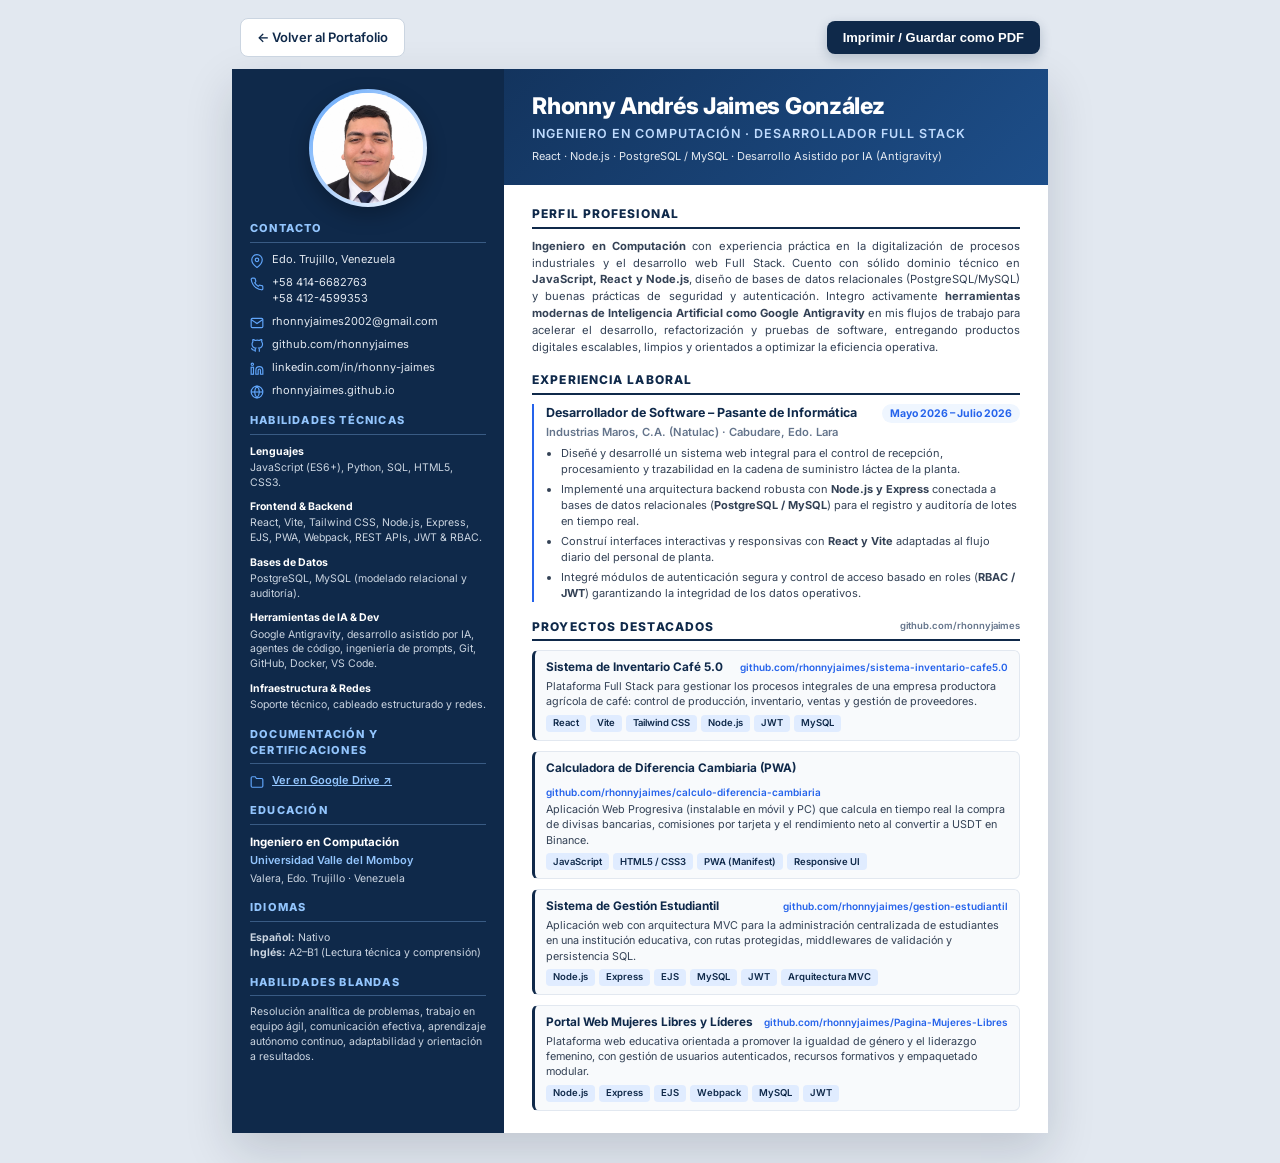
==== cv.html @ eb3605a0 "Update README, add portfolio link to CV, and exclude PDF from repo" ====
<!DOCTYPE html>
<html lang="es">
<head>
  <meta charset="UTF-8" />
  <meta name="viewport" content="width=device-width, initial-scale=1.0" />
  <title>CV - Rhonny Andrés Jaimes González | Ingeniero en Computación</title>
  <link rel="preconnect" href="https://fonts.googleapis.com" />
  <link rel="preconnect" href="https://fonts.gstatic.com" crossorigin />
  <link href="https://fonts.googleapis.com/css2?family=Inter:wght@400;500;600;700;800&display=swap" rel="stylesheet" />
  <style>
    :root {
      --navy: #0f294a;
      --blue: #1e4b85;
      --accent: #2563eb;
      --slate: #334155;
      --muted: #64748b;
      --border: #e2e8f0;
      --bg-light: #f8fafc;
      --white: #ffffff;
    }

    * {
      box-sizing: border-box;
      margin: 0;
      padding: 0;
    }

    body {
      font-family: 'Inter', -apple-system, BlinkMacSystemFont, sans-serif;
      background: #e2e8f0;
      color: var(--slate);
      line-height: 1.45;
      -webkit-print-color-adjust: exact;
      print-color-adjust: exact;
    }

    /* Action Bar (screen only) */
    .toolbar {
      max-width: 215.9mm;
      margin: 18px auto 12px;
      display: flex;
      justify-content: space-between;
      align-items: center;
      gap: 12px;
      padding: 0 8px;
    }

    .toolbar-left {
      display: flex;
      align-items: center;
      gap: 10px;
    }

    .btn {
      display: inline-flex;
      align-items: center;
      gap: 8px;
      padding: 9px 16px;
      border-radius: 8px;
      font-size: 13px;
      font-weight: 600;
      text-decoration: none;
      cursor: pointer;
      border: none;
      transition: all 0.2s ease;
    }

    .btn-back {
      background: var(--white);
      color: var(--navy);
      border: 1px solid #cbd5e1;
    }

    .btn-back:hover {
      background: #f1f5f9;
    }

    .btn-print {
      background: var(--navy);
      color: var(--white);
      box-shadow: 0 4px 12px rgba(15, 41, 74, 0.22);
    }

    .btn-print:hover {
      background: var(--blue);
      transform: translateY(-1px);
    }

    /* CV Page Container (Letter / A4 fit) */
    .cv-page {
      width: 215.9mm;
      min-height: 279.4mm;
      margin: 0 auto 30px;
      background: var(--white);
      box-shadow: 0 18px 45px rgba(15, 23, 42, 0.16);
      display: grid;
      grid-template-columns: 72mm 1fr;
      overflow: hidden;
    }

    /* Sidebar */
    .sidebar {
      background: var(--navy);
      color: #f1f5f9;
      padding: 20px 18px;
      display: flex;
      flex-direction: column;
      gap: 14px;
    }

    .photo-wrap {
      display: flex;
      justify-content: center;
      margin-bottom: 0;
    }

    .photo-ring {
      width: 118px;
      height: 118px;
      border-radius: 50%;
      padding: 4px;
      background: linear-gradient(135deg, #60a5fa, #ffffff);
      box-shadow: 0 8px 20px rgba(0, 0, 0, 0.25);
    }

    .photo-ring img {
      width: 100%;
      height: 100%;
      object-fit: cover;
      object-position: top center;
      border-radius: 50%;
      background: #ffffff;
      display: block;
    }

    .side-section h3 {
      font-size: 11px;
      font-weight: 800;
      letter-spacing: 1.2px;
      text-transform: uppercase;
      color: #93c5fd;
      border-bottom: 1.5px solid rgba(147, 197, 253, 0.32);
      padding-bottom: 5px;
      margin-bottom: 9px;
    }

    .contact-list {
      list-style: none;
      display: flex;
      flex-direction: column;
      gap: 7px;
      font-size: 11px;
    }

    .contact-list li {
      display: flex;
      align-items: flex-start;
      gap: 8px;
      color: #e2e8f0;
      word-break: break-word;
    }

    .contact-list svg {
      width: 14px;
      height: 14px;
      flex-shrink: 0;
      margin-top: 2px;
      color: #60a5fa;
    }

    .contact-list a {
      color: #e2e8f0;
      text-decoration: none;
    }

    .contact-list a:hover {
      color: #ffffff;
      text-decoration: underline;
    }

    .skill-group {
      margin-bottom: 9px;
    }

    .skill-group:last-child {
      margin-bottom: 0;
    }

    .skill-label {
      font-size: 10.5px;
      font-weight: 700;
      color: #ffffff;
      margin-bottom: 2px;
    }

    .skill-items {
      font-size: 10.5px;
      color: #cbd5e1;
      line-height: 1.4;
    }

    .edu-block {
      font-size: 11px;
      color: #e2e8f0;
    }

    .edu-degree {
      font-weight: 700;
      color: #ffffff;
      font-size: 11.5px;
    }

    .edu-school {
      color: #93c5fd;
      font-weight: 600;
      margin-top: 2px;
    }

    .edu-meta {
      font-size: 10.5px;
      color: #cbd5e1;
      margin-top: 2px;
    }

    .honors-badge {
      display: inline-block;
      margin-top: 6px;
      padding: 3px 8px;
      background: rgba(96, 165, 250, 0.18);
      border: 1px solid rgba(147, 197, 253, 0.45);
      border-radius: 6px;
      font-size: 10px;
      font-weight: 700;
      color: #bfdbfe;
    }

    /* Main Content */
    .main {
      display: flex;
      flex-direction: column;
    }

    .header {
      background: linear-gradient(135deg, #13345e 0%, #1d4e89 100%);
      color: var(--white);
      padding: 24px 28px 20px;
    }

    .header h1 {
      font-size: 23px;
      font-weight: 800;
      letter-spacing: -0.3px;
      line-height: 1.15;
    }

    .header .subtitle {
      margin-top: 6px;
      font-size: 12.5px;
      font-weight: 600;
      letter-spacing: 1px;
      text-transform: uppercase;
      color: #bfdbfe;
    }

    .header .tagline {
      margin-top: 6px;
      font-size: 11px;
      color: #e2e8f0;
    }

    .content {
      padding: 20px 28px 22px;
      display: flex;
      flex-direction: column;
      gap: 16px;
      flex: 1;
    }

    .section-title {
      font-size: 12px;
      font-weight: 800;
      letter-spacing: 1.1px;
      text-transform: uppercase;
      color: var(--navy);
      border-bottom: 2px solid var(--navy);
      padding-bottom: 4px;
      margin-bottom: 9px;
      display: flex;
      align-items: center;
      justify-content: space-between;
    }

    .about-text {
      font-size: 11.2px;
      color: var(--slate);
      text-align: justify;
      line-height: 1.5;
    }

    /* Experience */
    .exp-item {
      border-left: 2.5px solid var(--accent);
      padding-left: 12px;
    }

    .exp-header {
      display: flex;
      justify-content: space-between;
      align-items: baseline;
      gap: 8px;
      flex-wrap: wrap;
    }

    .exp-role {
      font-size: 12.5px;
      font-weight: 700;
      color: var(--navy);
    }

    .exp-date {
      font-size: 10.5px;
      font-weight: 700;
      color: var(--accent);
      background: #eff6ff;
      padding: 2px 8px;
      border-radius: 99px;
    }

    .exp-company {
      font-size: 11.2px;
      font-weight: 600;
      color: var(--muted);
      margin-top: 1px;
      margin-bottom: 6px;
    }

    .exp-bullets {
      list-style: disc;
      padding-left: 15px;
      display: flex;
      flex-direction: column;
      gap: 4px;
      font-size: 11px;
      color: var(--slate);
    }

    /* Projects */
    .projects-grid {
      display: flex;
      flex-direction: column;
      gap: 10px;
    }

    .project-item {
      padding: 8px 11px;
      background: var(--bg-light);
      border: 1px solid var(--border);
      border-left: 3px solid var(--navy);
      border-radius: 6px;
    }

    .project-top {
      display: flex;
      justify-content: space-between;
      align-items: baseline;
      gap: 8px;
      flex-wrap: wrap;
    }

    .project-name {
      font-size: 11.8px;
      font-weight: 700;
      color: var(--navy);
    }

    .project-link {
      font-size: 10px;
      font-weight: 600;
      color: var(--accent);
      text-decoration: none;
    }

    .project-link:hover {
      text-decoration: underline;
    }

    .project-desc {
      font-size: 10.8px;
      color: var(--slate);
      margin-top: 3px;
      line-height: 1.42;
    }

    .project-tech {
      margin-top: 5px;
      display: flex;
      flex-wrap: wrap;
      gap: 4px;
    }

    .tech-pill {
      font-size: 9.5px;
      font-weight: 600;
      color: var(--navy);
      background: #e0ecff;
      padding: 1.5px 7px;
      border-radius: 4px;
    }

    /* Print Rules */
    @page {
      size: letter portrait;
      margin: 0;
    }

    @media print {
      html, body {
        width: 215.9mm;
        height: 279.4mm;
        margin: 0;
        padding: 0;
        background: #ffffff;
        overflow: hidden;
      }
      .toolbar {
        display: none !important;
      }
      .cv-page {
        width: 215.9mm !important;
        height: 279.4mm !important;
        min-height: 279.4mm !important;
        max-height: 279.4mm !important;
        margin: 0 !important;
        box-shadow: none !important;
        display: grid !important;
        grid-template-columns: 70mm 1fr !important;
        overflow: hidden !important;
        page-break-after: avoid;
        break-inside: avoid;
      }
    }

    @media screen and (max-width: 820px) {
      .cv-page {
        width: 100%;
        min-height: auto;
        grid-template-columns: 1fr;
      }
      .toolbar {
        flex-wrap: wrap;
      }
    }
  </style>
</head>
<body>
  <div class="toolbar">
    <div class="toolbar-left">
      <a href="index.html" class="btn btn-back">← Volver al Portafolio</a>
    </div>
    <button onclick="window.print()" class="btn btn-print">
      Imprimir / Guardar como PDF
    </button>
  </div>

  <main class="cv-page">
    <!-- SIDEBAR -->
    <aside class="sidebar">
      <div class="photo-wrap">
        <div class="photo-ring">
          <img src="assets/profile.jpg" alt="Rhonny Andrés Jaimes González" />
        </div>
      </div>

      <section class="side-section">
        <h3>Contacto</h3>
        <ul class="contact-list">
          <li>
            <svg viewBox="0 0 24 24" fill="none" stroke="currentColor" stroke-width="2"><path d="M21 10c0 7-9 13-9 13s-9-6-9-13a9 9 0 0 1 18 0z"/><circle cx="12" cy="10" r="3"/></svg>
            <span>Edo. Trujillo, Venezuela</span>
          </li>
          <li>
            <svg viewBox="0 0 24 24" fill="none" stroke="currentColor" stroke-width="2"><path d="M22 16.92v3a2 2 0 0 1-2.18 2 19.79 19.79 0 0 1-8.63-3.07 19.5 19.5 0 0 1-6-6 19.79 19.79 0 0 1-3.07-8.67A2 2 0 0 1 4.11 2h3a2 2 0 0 1 2 1.72c.127.96.361 1.903.7 2.81a2 2 0 0 1-.45 2.11L8.09 9.91a16 16 0 0 0 6 6l1.27-1.27a2 2 0 0 1 2.11-.45c.907.339 1.85.573 2.81.7A2 2 0 0 1 22 16.92z"/></svg>
            <span><a href="https://wa.me/584146682763" target="_blank">+58 414-6682763</a><br />+58 412-4599353</span>
          </li>
          <li>
            <svg viewBox="0 0 24 24" fill="none" stroke="currentColor" stroke-width="2"><path d="M4 4h16c1.1 0 2 .9 2 2v12c0 1.1-.9 2-2 2H4c-1.1 0-2-.9-2-2V6c0-1.1.9-2 2-2z"/><polyline points="22,6 12,13 2,6"/></svg>
            <a href="mailto:rhonnyjaimes2002@gmail.com">rhonnyjaimes2002@gmail.com</a>
          </li>
          <li>
            <svg viewBox="0 0 24 24" fill="none" stroke="currentColor" stroke-width="2"><path d="M9 19c-5 1.5-5-2.5-7-3m14 6v-3.87a3.37 3.37 0 0 0-.94-2.61c3.14-.35 6.44-1.54 6.44-7A5.44 5.44 0 0 0 20 4.77 5.07 5.07 0 0 0 19.91 1S18.73.65 16 2.48a13.38 13.38 0 0 0-7 0C6.27.65 5.09 1 5.09 1A5.07 5.07 0 0 0 5 4.77a5.44 5.44 0 0 0-1.5 3.78c0 5.42 3.3 6.61 6.44 7A3.37 3.37 0 0 0 9 18.13V22"/></svg>
            <a href="https://github.com/rhonnyjaimes" target="_blank">github.com/rhonnyjaimes</a>
          </li>
          <li>
            <svg viewBox="0 0 24 24" fill="none" stroke="currentColor" stroke-width="2"><path d="M16 8a6 6 0 0 1 6 6v7h-4v-7a2 2 0 0 0-2-2 2 2 0 0 0-2 2v7h-4v-7a6 6 0 0 1 6-6z"/><rect x="2" y="9" width="4" height="12"/><circle cx="4" cy="4" r="2"/></svg>
            <a href="https://www.linkedin.com/in/rhonny-jaimes-a5907b200" target="_blank">linkedin.com/in/rhonny-jaimes</a>
          </li>
          <li>
            <svg viewBox="0 0 24 24" fill="none" stroke="currentColor" stroke-width="2"><circle cx="12" cy="12" r="10"/><line x1="2" y1="12" x2="22" y2="12"/><path d="M12 2a15.3 15.3 0 0 1 4 10 15.3 15.3 0 0 1-4 10 15.3 15.3 0 0 1-4-10 15.3 15.3 0 0 1 4-10z"/></svg>
            <a href="https://rhonnyjaimes.github.io/" target="_blank">rhonnyjaimes.github.io</a>
          </li>
        </ul>
      </section>

      <section class="side-section">
        <h3>Habilidades Técnicas</h3>
        <div class="skill-group">
          <div class="skill-label">Lenguajes</div>
          <div class="skill-items">JavaScript (ES6+), Python, SQL, HTML5, CSS3.</div>
        </div>
        <div class="skill-group">
          <div class="skill-label">Frontend &amp; Backend</div>
          <div class="skill-items">React, Vite, Tailwind CSS, Node.js, Express, EJS, PWA, Webpack, REST APIs, JWT &amp; RBAC.</div>
        </div>
        <div class="skill-group">
          <div class="skill-label">Bases de Datos</div>
          <div class="skill-items">PostgreSQL, MySQL (modelado relacional y auditoría).</div>
        </div>
        <div class="skill-group">
          <div class="skill-label">Herramientas de IA &amp; Dev</div>
          <div class="skill-items">Google Antigravity, desarrollo asistido por IA, agentes de código, ingeniería de prompts, Git, GitHub, Docker, VS Code.</div>
        </div>
        <div class="skill-group">
          <div class="skill-label">Infraestructura &amp; Redes</div>
          <div class="skill-items">Soporte técnico, cableado estructurado y redes.</div>
        </div>
      </section>

      <section class="side-section">
        <h3>Documentación y Certificaciones</h3>
        <ul class="contact-list">
          <li>
            <svg viewBox="0 0 24 24" fill="none" stroke="currentColor" stroke-width="2"><path d="M22 19a2 2 0 0 1-2 2H4a2 2 0 0 1-2-2V5a2 2 0 0 1 2-2h5l2 3h9a2 2 0 0 1 2 2z"/></svg>
            <a href="https://drive.google.com/drive/folders/10CTQfVpW_5G6s0ghD9SPQc8_AnkCEyrF?usp=sharing" target="_blank" style="text-decoration: underline; color: #93c5fd; font-weight: 600;">Ver en Google Drive ↗</a>
          </li>
        </ul>
      </section>

      <section class="side-section">
        <h3>Educación</h3>
        <div class="edu-block">
          <div class="edu-degree">Ingeniero en Computación</div>
          <div class="edu-school">Universidad Valle del Momboy</div>
          <div class="edu-meta">Valera, Edo. Trujillo · Venezuela</div>
        </div>
      </section>

      <section class="side-section">
        <h3>Idiomas</h3>
        <div class="skill-items">
          <strong>Español:</strong> Nativo<br />
          <strong>Inglés:</strong> A2–B1 (Lectura técnica y comprensión)
        </div>
      </section>

      <section class="side-section">
        <h3>Habilidades Blandas</h3>
        <div class="skill-items">
          Resolución analítica de problemas, trabajo en equipo ágil, comunicación efectiva, aprendizaje autónomo continuo, adaptabilidad y orientación a resultados.
        </div>
      </section>
    </aside>

    <!-- MAIN CONTENT -->
    <div class="main">
      <header class="header">
        <h1>Rhonny Andrés Jaimes González</h1>
        <div class="subtitle">Ingeniero en Computación · Desarrollador Full Stack</div>
        <div class="tagline">React · Node.js · PostgreSQL / MySQL · Desarrollo Asistido por IA (Antigravity)</div>
      </header>

      <div class="content">
        <section>
          <h2 class="section-title">Perfil Profesional</h2>
          <p class="about-text">
            <strong>Ingeniero en Computación</strong> con experiencia práctica en la digitalización de procesos industriales y el desarrollo web Full Stack. Cuento con sólido dominio técnico en <strong>JavaScript, React y Node.js</strong>, diseño de bases de datos relacionales (PostgreSQL/MySQL) y buenas prácticas de seguridad y autenticación. Integro activamente <strong>herramientas modernas de Inteligencia Artificial como Google Antigravity</strong> en mis flujos de trabajo para acelerar el desarrollo, refactorización y pruebas de software, entregando productos digitales escalables, limpios y orientados a optimizar la eficiencia operativa.
          </p>
        </section>

        <section>
          <h2 class="section-title">Experiencia Laboral</h2>
          <div class="exp-item">
            <div class="exp-header">
              <div class="exp-role">Desarrollador de Software – Pasante de Informática</div>
              <span class="exp-date">Mayo 2026 – Julio 2026</span>
            </div>
            <div class="exp-company">Industrias Maros, C.A. (Natulac) · Cabudare, Edo. Lara</div>
            <ul class="exp-bullets">
              <li>Diseñé y desarrollé un sistema web integral para el control de recepción, procesamiento y trazabilidad en la cadena de suministro láctea de la planta.</li>
              <li>Implementé una arquitectura backend robusta con <strong>Node.js y Express</strong> conectada a bases de datos relacionales (<strong>PostgreSQL / MySQL</strong>) para el registro y auditoría de lotes en tiempo real.</li>
              <li>Construí interfaces interactivas y responsivas con <strong>React y Vite</strong> adaptadas al flujo diario del personal de planta.</li>
              <li>Integré módulos de autenticación segura y control de acceso basado en roles (<strong>RBAC / JWT</strong>) garantizando la integridad de los datos operativos.</li>
            </ul>
          </div>
        </section>

        <section>
          <h2 class="section-title">
            <span>Proyectos Destacados</span>
            <span style="font-size: 9.5px; font-weight: 600; color: #64748b; text-transform: none; letter-spacing: 0;">github.com/rhonnyjaimes</span>
          </h2>
          <div class="projects-grid">
            <article class="project-item">
              <div class="project-top">
                <div class="project-name">Sistema de Inventario Café 5.0</div>
                <a class="project-link" href="https://github.com/rhonnyjaimes/sistema-inventario-cafe5.0" target="_blank">github.com/rhonnyjaimes/sistema-inventario-cafe5.0</a>
              </div>
              <p class="project-desc">
                Plataforma Full Stack para gestionar los procesos integrales de una empresa productora agrícola de café: control de producción, inventario, ventas y gestión de proveedores.
              </p>
              <div class="project-tech">
                <span class="tech-pill">React</span>
                <span class="tech-pill">Vite</span>
                <span class="tech-pill">Tailwind CSS</span>
                <span class="tech-pill">Node.js</span>
                <span class="tech-pill">JWT</span>
                <span class="tech-pill">MySQL</span>
              </div>
            </article>

            <article class="project-item">
              <div class="project-top">
                <div class="project-name">Calculadora de Diferencia Cambiaria (PWA)</div>
                <a class="project-link" href="https://github.com/rhonnyjaimes/calculo-diferencia-cambiaria" target="_blank">github.com/rhonnyjaimes/calculo-diferencia-cambiaria</a>
              </div>
              <p class="project-desc">
                Aplicación Web Progresiva (instalable en móvil y PC) que calcula en tiempo real la compra de divisas bancarias, comisiones por tarjeta y el rendimiento neto al convertir a USDT en Binance.
              </p>
              <div class="project-tech">
                <span class="tech-pill">JavaScript</span>
                <span class="tech-pill">HTML5 / CSS3</span>
                <span class="tech-pill">PWA (Manifest)</span>
                <span class="tech-pill">Responsive UI</span>
              </div>
            </article>

            <article class="project-item">
              <div class="project-top">
                <div class="project-name">Sistema de Gestión Estudiantil</div>
                <a class="project-link" href="https://github.com/rhonnyjaimes/gestion-estudiantil" target="_blank">github.com/rhonnyjaimes/gestion-estudiantil</a>
              </div>
              <p class="project-desc">
                Aplicación web con arquitectura MVC para la administración centralizada de estudiantes en una institución educativa, con rutas protegidas, middlewares de validación y persistencia SQL.
              </p>
              <div class="project-tech">
                <span class="tech-pill">Node.js</span>
                <span class="tech-pill">Express</span>
                <span class="tech-pill">EJS</span>
                <span class="tech-pill">MySQL</span>
                <span class="tech-pill">JWT</span>
                <span class="tech-pill">Arquitectura MVC</span>
              </div>
            </article>

            <article class="project-item">
              <div class="project-top">
                <div class="project-name">Portal Web Mujeres Libres y Líderes</div>
                <a class="project-link" href="https://github.com/rhonnyjaimes/Pagina-Mujeres-Libres" target="_blank">github.com/rhonnyjaimes/Pagina-Mujeres-Libres</a>
              </div>
              <p class="project-desc">
                Plataforma web educativa orientada a promover la igualdad de género y el liderazgo femenino, con gestión de usuarios autenticados, recursos formativos y empaquetado modular.
              </p>
              <div class="project-tech">
                <span class="tech-pill">Node.js</span>
                <span class="tech-pill">Express</span>
                <span class="tech-pill">EJS</span>
                <span class="tech-pill">Webpack</span>
                <span class="tech-pill">MySQL</span>
                <span class="tech-pill">JWT</span>
              </div>
            </article>
          </div>
        </section>
      </div>
    </div>
  </main>
</body>
</html>
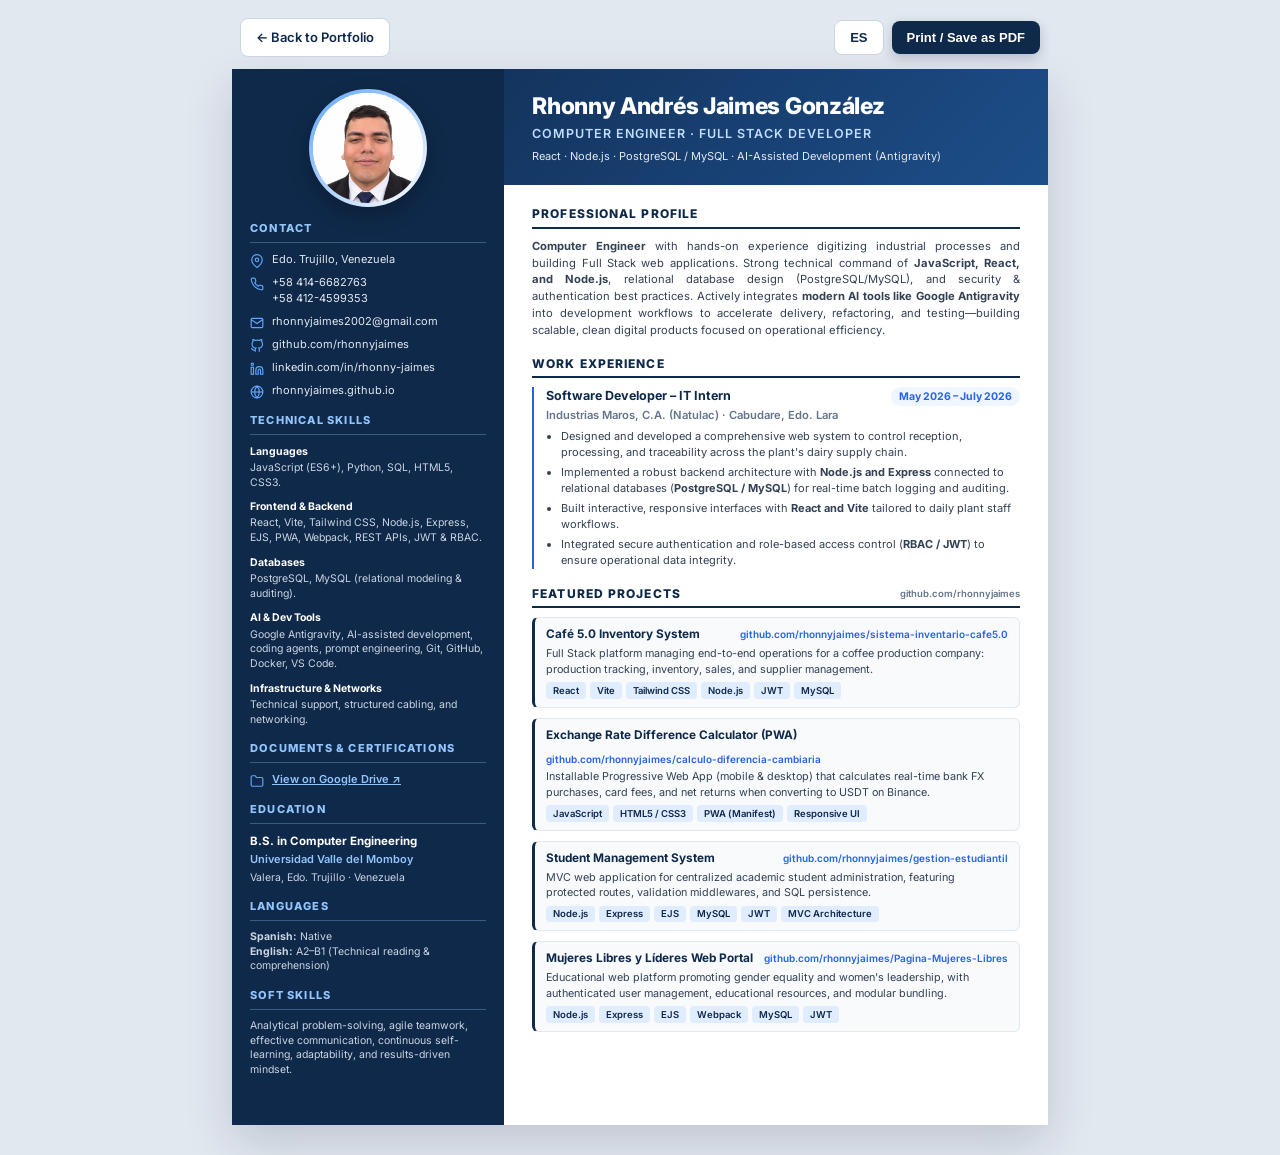
==== commit 16532089: "Make CV mobile-responsive and sync EN/ES language with portfolio" ====
--- a/cv.html
+++ b/cv.html
@@ -1,9 +1,9 @@
 <!DOCTYPE html>
-<html lang="es">
+<html lang="en">
 <head>
   <meta charset="UTF-8" />
   <meta name="viewport" content="width=device-width, initial-scale=1.0" />
-  <title>CV - Rhonny Andrés Jaimes González | Ingeniero en Computación</title>
+  <title>CV - Rhonny Andrés Jaimes González | Computer Engineer</title>
   <link rel="preconnect" href="https://fonts.googleapis.com" />
   <link rel="preconnect" href="https://fonts.gstatic.com" crossorigin />
   <link href="https://fonts.googleapis.com/css2?family=Inter:wght@400;500;600;700;800&display=swap" rel="stylesheet" />
@@ -41,21 +41,23 @@
       display: flex;
       justify-content: space-between;
       align-items: center;
-      gap: 12px;
+      gap: 10px;
       padding: 0 8px;
     }
 
-    .toolbar-left {
+    .toolbar-left,
+    .toolbar-right {
       display: flex;
       align-items: center;
-      gap: 10px;
+      gap: 8px;
     }
 
     .btn {
       display: inline-flex;
       align-items: center;
+      justify-content: center;
       gap: 8px;
-      padding: 9px 16px;
+      padding: 9px 15px;
       border-radius: 8px;
       font-size: 13px;
       font-weight: 600;
@@ -65,14 +67,21 @@
       transition: all 0.2s ease;
     }
 
-    .btn-back {
+    .btn-back,
+    .btn-lang {
       background: var(--white);
       color: var(--navy);
       border: 1px solid #cbd5e1;
     }
 
-    .btn-back:hover {
+    .btn-back:hover,
+    .btn-lang:hover {
       background: #f1f5f9;
+    }
+
+    .btn-lang {
+      min-width: 44px;
+      font-weight: 700;
     }
 
     .btn-print {
@@ -86,7 +95,7 @@
       transform: translateY(-1px);
     }
 
-    /* CV Page Container (Letter / A4 fit) */
+    /* CV Page Container (Letter fit) */
     .cv-page {
       width: 215.9mm;
       min-height: 279.4mm;
@@ -222,22 +231,11 @@
       margin-top: 2px;
     }
 
-    .honors-badge {
-      display: inline-block;
-      margin-top: 6px;
-      padding: 3px 8px;
-      background: rgba(96, 165, 250, 0.18);
-      border: 1px solid rgba(147, 197, 253, 0.45);
-      border-radius: 6px;
-      font-size: 10px;
-      font-weight: 700;
-      color: #bfdbfe;
-    }
-
     /* Main Content */
     .main {
       display: flex;
       flex-direction: column;
+      min-width: 0;
     }
 
     .header {
@@ -288,6 +286,8 @@
       display: flex;
       align-items: center;
       justify-content: space-between;
+      gap: 8px;
+      flex-wrap: wrap;
     }
 
     .about-text {
@@ -378,6 +378,7 @@
       font-weight: 600;
       color: var(--accent);
       text-decoration: none;
+      overflow-wrap: anywhere;
     }
 
     .project-link:hover {
@@ -440,14 +441,97 @@
       }
     }
 
+    /* Mobile / Tablet Responsive */
     @media screen and (max-width: 820px) {
+      body {
+        background: #f1f5f9;
+      }
+      .toolbar {
+        max-width: 100%;
+        margin: 0;
+        padding: 12px 14px;
+        background: #ffffff;
+        border-bottom: 1px solid var(--border);
+        position: sticky;
+        top: 0;
+        z-index: 20;
+        flex-wrap: wrap;
+      }
+      .btn {
+        padding: 8px 12px;
+        font-size: 12.5px;
+      }
       .cv-page {
         width: 100%;
         min-height: auto;
+        margin: 0;
+        box-shadow: none;
         grid-template-columns: 1fr;
       }
+      .main {
+        order: -1;
+      }
+      .header {
+        padding: 24px 18px 20px;
+      }
+      .header h1 {
+        font-size: 22px;
+      }
+      .header .subtitle {
+        font-size: 12px;
+      }
+      .header .tagline {
+        font-size: 12px;
+      }
+      .content {
+        padding: 20px 18px 24px;
+        gap: 20px;
+      }
+      .sidebar {
+        padding: 24px 18px 32px;
+        gap: 18px;
+      }
+      .about-text {
+        font-size: 13.5px;
+        text-align: left;
+      }
+      .exp-role {
+        font-size: 14px;
+      }
+      .exp-company,
+      .exp-bullets,
+      .project-desc,
+      .contact-list,
+      .skill-items,
+      .edu-block {
+        font-size: 13px;
+      }
+      .skill-label,
+      .edu-degree {
+        font-size: 13.5px;
+      }
+      .project-name {
+        font-size: 13.5px;
+      }
+      .project-link {
+        font-size: 11.5px;
+      }
+      .tech-pill {
+        font-size: 11px;
+        padding: 3px 8px;
+      }
+    }
+
+    @media screen and (max-width: 460px) {
       .toolbar {
-        flex-wrap: wrap;
+        gap: 8px;
+      }
+      .toolbar-right {
+        width: 100%;
+        justify-content: flex-end;
+      }
+      .btn-print {
+        flex: 1;
       }
     }
   </style>
@@ -455,11 +539,14 @@
 <body>
   <div class="toolbar">
     <div class="toolbar-left">
-      <a href="index.html" class="btn btn-back">← Volver al Portafolio</a>
+      <a href="index.html" class="btn btn-back" data-i18n="toolbar.back">← Back to Portfolio</a>
     </div>
-    <button onclick="window.print()" class="btn btn-print">
-      Imprimir / Guardar como PDF
-    </button>
+    <div class="toolbar-right">
+      <button id="cvLangToggle" class="btn btn-lang" title="Cambiar a Español">ES</button>
+      <button onclick="window.print()" class="btn btn-print" data-i18n="toolbar.print">
+        Print / Save as PDF
+      </button>
+    </div>
   </div>
 
   <main class="cv-page">
@@ -472,7 +559,7 @@
       </div>
 
       <section class="side-section">
-        <h3>Contacto</h3>
+        <h3 data-i18n="side.contact">Contact</h3>
         <ul class="contact-list">
           <li>
             <svg viewBox="0 0 24 24" fill="none" stroke="currentColor" stroke-width="2"><path d="M21 10c0 7-9 13-9 13s-9-6-9-13a9 9 0 0 1 18 0z"/><circle cx="12" cy="10" r="3"/></svg>
@@ -502,9 +589,9 @@
       </section>
 
       <section class="side-section">
-        <h3>Habilidades Técnicas</h3>
+        <h3 data-i18n="side.skills">Technical Skills</h3>
         <div class="skill-group">
-          <div class="skill-label">Lenguajes</div>
+          <div class="skill-label" data-i18n="side.langLabel">Languages</div>
           <div class="skill-items">JavaScript (ES6+), Python, SQL, HTML5, CSS3.</div>
         </div>
         <div class="skill-group">
@@ -512,50 +599,50 @@
           <div class="skill-items">React, Vite, Tailwind CSS, Node.js, Express, EJS, PWA, Webpack, REST APIs, JWT &amp; RBAC.</div>
         </div>
         <div class="skill-group">
-          <div class="skill-label">Bases de Datos</div>
-          <div class="skill-items">PostgreSQL, MySQL (modelado relacional y auditoría).</div>
+          <div class="skill-label" data-i18n="side.dbLabel">Databases</div>
+          <div class="skill-items" data-i18n="side.dbItems">PostgreSQL, MySQL (relational modeling &amp; auditing).</div>
         </div>
         <div class="skill-group">
-          <div class="skill-label">Herramientas de IA &amp; Dev</div>
-          <div class="skill-items">Google Antigravity, desarrollo asistido por IA, agentes de código, ingeniería de prompts, Git, GitHub, Docker, VS Code.</div>
+          <div class="skill-label" data-i18n="side.aiLabel">AI &amp; Dev Tools</div>
+          <div class="skill-items" data-i18n="side.aiItems">Google Antigravity, AI-assisted development, coding agents, prompt engineering, Git, GitHub, Docker, VS Code.</div>
         </div>
         <div class="skill-group">
-          <div class="skill-label">Infraestructura &amp; Redes</div>
-          <div class="skill-items">Soporte técnico, cableado estructurado y redes.</div>
+          <div class="skill-label" data-i18n="side.netLabel">Infrastructure &amp; Networks</div>
+          <div class="skill-items" data-i18n="side.netItems">Technical support, structured cabling, and networking.</div>
         </div>
       </section>
 
       <section class="side-section">
-        <h3>Documentación y Certificaciones</h3>
+        <h3 data-i18n="side.docs">Documents &amp; Certifications</h3>
         <ul class="contact-list">
           <li>
             <svg viewBox="0 0 24 24" fill="none" stroke="currentColor" stroke-width="2"><path d="M22 19a2 2 0 0 1-2 2H4a2 2 0 0 1-2-2V5a2 2 0 0 1 2-2h5l2 3h9a2 2 0 0 1 2 2z"/></svg>
-            <a href="https://drive.google.com/drive/folders/10CTQfVpW_5G6s0ghD9SPQc8_AnkCEyrF?usp=sharing" target="_blank" style="text-decoration: underline; color: #93c5fd; font-weight: 600;">Ver en Google Drive ↗</a>
+            <a href="https://drive.google.com/drive/folders/10CTQfVpW_5G6s0ghD9SPQc8_AnkCEyrF?usp=sharing" target="_blank" style="text-decoration: underline; color: #93c5fd; font-weight: 600;" data-i18n="side.driveLink">View on Google Drive ↗</a>
           </li>
         </ul>
       </section>
 
       <section class="side-section">
-        <h3>Educación</h3>
+        <h3 data-i18n="side.edu">Education</h3>
         <div class="edu-block">
-          <div class="edu-degree">Ingeniero en Computación</div>
+          <div class="edu-degree" data-i18n="side.eduDegree">B.S. in Computer Engineering</div>
           <div class="edu-school">Universidad Valle del Momboy</div>
           <div class="edu-meta">Valera, Edo. Trujillo · Venezuela</div>
         </div>
       </section>
 
       <section class="side-section">
-        <h3>Idiomas</h3>
-        <div class="skill-items">
-          <strong>Español:</strong> Nativo<br />
-          <strong>Inglés:</strong> A2–B1 (Lectura técnica y comprensión)
+        <h3 data-i18n="side.idiomas">Languages</h3>
+        <div class="skill-items" data-i18n-html="side.idiomasText">
+          <strong>Spanish:</strong> Native<br />
+          <strong>English:</strong> A2–B1 (Technical reading &amp; comprehension)
         </div>
       </section>
 
       <section class="side-section">
-        <h3>Habilidades Blandas</h3>
-        <div class="skill-items">
-          Resolución analítica de problemas, trabajo en equipo ágil, comunicación efectiva, aprendizaje autónomo continuo, adaptabilidad y orientación a resultados.
+        <h3 data-i18n="side.soft">Soft Skills</h3>
+        <div class="skill-items" data-i18n="side.softText">
+          Analytical problem-solving, agile teamwork, effective communication, continuous self-learning, adaptability, and results-driven mindset.
         </div>
       </section>
     </aside>
@@ -564,48 +651,48 @@
     <div class="main">
       <header class="header">
         <h1>Rhonny Andrés Jaimes González</h1>
-        <div class="subtitle">Ingeniero en Computación · Desarrollador Full Stack</div>
-        <div class="tagline">React · Node.js · PostgreSQL / MySQL · Desarrollo Asistido por IA (Antigravity)</div>
+        <div class="subtitle" data-i18n="header.subtitle">Computer Engineer · Full Stack Developer</div>
+        <div class="tagline" data-i18n="header.tagline">React · Node.js · PostgreSQL / MySQL · AI-Assisted Development (Antigravity)</div>
       </header>
 
       <div class="content">
         <section>
-          <h2 class="section-title">Perfil Profesional</h2>
-          <p class="about-text">
-            <strong>Ingeniero en Computación</strong> con experiencia práctica en la digitalización de procesos industriales y el desarrollo web Full Stack. Cuento con sólido dominio técnico en <strong>JavaScript, React y Node.js</strong>, diseño de bases de datos relacionales (PostgreSQL/MySQL) y buenas prácticas de seguridad y autenticación. Integro activamente <strong>herramientas modernas de Inteligencia Artificial como Google Antigravity</strong> en mis flujos de trabajo para acelerar el desarrollo, refactorización y pruebas de software, entregando productos digitales escalables, limpios y orientados a optimizar la eficiencia operativa.
+          <h2 class="section-title" data-i18n="main.profileTitle">Professional Profile</h2>
+          <p class="about-text" data-i18n-html="main.profileText">
+            <strong>Computer Engineer</strong> with hands-on experience digitizing industrial processes and building Full Stack web applications. Strong technical command of <strong>JavaScript, React, and Node.js</strong>, relational database design (PostgreSQL/MySQL), and security &amp; authentication best practices. Actively integrates <strong>modern AI tools like Google Antigravity</strong> into development workflows to accelerate delivery, refactoring, and testing—building scalable, clean digital products focused on operational efficiency.
           </p>
         </section>
 
         <section>
-          <h2 class="section-title">Experiencia Laboral</h2>
+          <h2 class="section-title" data-i18n="main.expTitle">Work Experience</h2>
           <div class="exp-item">
             <div class="exp-header">
-              <div class="exp-role">Desarrollador de Software – Pasante de Informática</div>
-              <span class="exp-date">Mayo 2026 – Julio 2026</span>
+              <div class="exp-role" data-i18n="main.expRole">Software Developer – IT Intern</div>
+              <span class="exp-date" data-i18n="main.expDate">May 2026 – July 2026</span>
             </div>
             <div class="exp-company">Industrias Maros, C.A. (Natulac) · Cabudare, Edo. Lara</div>
             <ul class="exp-bullets">
-              <li>Diseñé y desarrollé un sistema web integral para el control de recepción, procesamiento y trazabilidad en la cadena de suministro láctea de la planta.</li>
-              <li>Implementé una arquitectura backend robusta con <strong>Node.js y Express</strong> conectada a bases de datos relacionales (<strong>PostgreSQL / MySQL</strong>) para el registro y auditoría de lotes en tiempo real.</li>
-              <li>Construí interfaces interactivas y responsivas con <strong>React y Vite</strong> adaptadas al flujo diario del personal de planta.</li>
-              <li>Integré módulos de autenticación segura y control de acceso basado en roles (<strong>RBAC / JWT</strong>) garantizando la integridad de los datos operativos.</li>
+              <li data-i18n="main.expB1">Designed and developed a comprehensive web system to control reception, processing, and traceability across the plant's dairy supply chain.</li>
+              <li data-i18n-html="main.expB2">Implemented a robust backend architecture with <strong>Node.js and Express</strong> connected to relational databases (<strong>PostgreSQL / MySQL</strong>) for real-time batch logging and auditing.</li>
+              <li data-i18n-html="main.expB3">Built interactive, responsive interfaces with <strong>React and Vite</strong> tailored to daily plant staff workflows.</li>
+              <li data-i18n-html="main.expB4">Integrated secure authentication and role-based access control (<strong>RBAC / JWT</strong>) to ensure operational data integrity.</li>
             </ul>
           </div>
         </section>
 
         <section>
           <h2 class="section-title">
-            <span>Proyectos Destacados</span>
+            <span data-i18n="main.projTitle">Featured Projects</span>
             <span style="font-size: 9.5px; font-weight: 600; color: #64748b; text-transform: none; letter-spacing: 0;">github.com/rhonnyjaimes</span>
           </h2>
           <div class="projects-grid">
             <article class="project-item">
               <div class="project-top">
-                <div class="project-name">Sistema de Inventario Café 5.0</div>
+                <div class="project-name" data-i18n="proj.p1Name">Café 5.0 Inventory System</div>
                 <a class="project-link" href="https://github.com/rhonnyjaimes/sistema-inventario-cafe5.0" target="_blank">github.com/rhonnyjaimes/sistema-inventario-cafe5.0</a>
               </div>
-              <p class="project-desc">
-                Plataforma Full Stack para gestionar los procesos integrales de una empresa productora agrícola de café: control de producción, inventario, ventas y gestión de proveedores.
+              <p class="project-desc" data-i18n="proj.p1Desc">
+                Full Stack platform managing end-to-end operations for a coffee production company: production tracking, inventory, sales, and supplier management.
               </p>
               <div class="project-tech">
                 <span class="tech-pill">React</span>
@@ -619,11 +706,11 @@
 
             <article class="project-item">
               <div class="project-top">
-                <div class="project-name">Calculadora de Diferencia Cambiaria (PWA)</div>
+                <div class="project-name" data-i18n="proj.p2Name">Exchange Rate Difference Calculator (PWA)</div>
                 <a class="project-link" href="https://github.com/rhonnyjaimes/calculo-diferencia-cambiaria" target="_blank">github.com/rhonnyjaimes/calculo-diferencia-cambiaria</a>
               </div>
-              <p class="project-desc">
-                Aplicación Web Progresiva (instalable en móvil y PC) que calcula en tiempo real la compra de divisas bancarias, comisiones por tarjeta y el rendimiento neto al convertir a USDT en Binance.
+              <p class="project-desc" data-i18n="proj.p2Desc">
+                Installable Progressive Web App (mobile &amp; desktop) that calculates real-time bank FX purchases, card fees, and net returns when converting to USDT on Binance.
               </p>
               <div class="project-tech">
                 <span class="tech-pill">JavaScript</span>
@@ -635,11 +722,11 @@
 
             <article class="project-item">
               <div class="project-top">
-                <div class="project-name">Sistema de Gestión Estudiantil</div>
+                <div class="project-name" data-i18n="proj.p3Name">Student Management System</div>
                 <a class="project-link" href="https://github.com/rhonnyjaimes/gestion-estudiantil" target="_blank">github.com/rhonnyjaimes/gestion-estudiantil</a>
               </div>
-              <p class="project-desc">
-                Aplicación web con arquitectura MVC para la administración centralizada de estudiantes en una institución educativa, con rutas protegidas, middlewares de validación y persistencia SQL.
+              <p class="project-desc" data-i18n="proj.p3Desc">
+                MVC web application for centralized academic student administration, featuring protected routes, validation middlewares, and SQL persistence.
               </p>
               <div class="project-tech">
                 <span class="tech-pill">Node.js</span>
@@ -647,17 +734,17 @@
                 <span class="tech-pill">EJS</span>
                 <span class="tech-pill">MySQL</span>
                 <span class="tech-pill">JWT</span>
-                <span class="tech-pill">Arquitectura MVC</span>
+                <span class="tech-pill" data-i18n="proj.mvc">MVC Architecture</span>
               </div>
             </article>
 
             <article class="project-item">
               <div class="project-top">
-                <div class="project-name">Portal Web Mujeres Libres y Líderes</div>
+                <div class="project-name" data-i18n="proj.p4Name">Mujeres Libres y Líderes Web Portal</div>
                 <a class="project-link" href="https://github.com/rhonnyjaimes/Pagina-Mujeres-Libres" target="_blank">github.com/rhonnyjaimes/Pagina-Mujeres-Libres</a>
               </div>
-              <p class="project-desc">
-                Plataforma web educativa orientada a promover la igualdad de género y el liderazgo femenino, con gestión de usuarios autenticados, recursos formativos y empaquetado modular.
+              <p class="project-desc" data-i18n="proj.p4Desc">
+                Educational web platform promoting gender equality and women's leadership, with authenticated user management, educational resources, and modular bundling.
               </p>
               <div class="project-tech">
                 <span class="tech-pill">Node.js</span>
@@ -673,5 +760,133 @@
       </div>
     </div>
   </main>
+
+  <script>
+    const cvTranslations = {
+      en: {
+        title: 'CV - Rhonny Andrés Jaimes González | Computer Engineer',
+        'toolbar.back': '← Back to Portfolio',
+        'toolbar.print': 'Print / Save as PDF',
+        'side.contact': 'Contact',
+        'side.skills': 'Technical Skills',
+        'side.langLabel': 'Languages',
+        'side.dbLabel': 'Databases',
+        'side.dbItems': 'PostgreSQL, MySQL (relational modeling & auditing).',
+        'side.aiLabel': 'AI & Dev Tools',
+        'side.aiItems': 'Google Antigravity, AI-assisted development, coding agents, prompt engineering, Git, GitHub, Docker, VS Code.',
+        'side.netLabel': 'Infrastructure & Networks',
+        'side.netItems': 'Technical support, structured cabling, and networking.',
+        'side.docs': 'Documents & Certifications',
+        'side.driveLink': 'View on Google Drive ↗',
+        'side.edu': 'Education',
+        'side.eduDegree': 'B.S. in Computer Engineering',
+        'side.idiomas': 'Languages',
+        'side.idiomasText': '<strong>Spanish:</strong> Native<br /><strong>English:</strong> A2–B1 (Technical reading &amp; comprehension)',
+        'side.soft': 'Soft Skills',
+        'side.softText': 'Analytical problem-solving, agile teamwork, effective communication, continuous self-learning, adaptability, and results-driven mindset.',
+        'header.subtitle': 'Computer Engineer · Full Stack Developer',
+        'header.tagline': 'React · Node.js · PostgreSQL / MySQL · AI-Assisted Development (Antigravity)',
+        'main.profileTitle': 'Professional Profile',
+        'main.profileText': '<strong>Computer Engineer</strong> with hands-on experience digitizing industrial processes and building Full Stack web applications. Strong technical command of <strong>JavaScript, React, and Node.js</strong>, relational database design (PostgreSQL/MySQL), and security &amp; authentication best practices. Actively integrates <strong>modern AI tools like Google Antigravity</strong> into development workflows to accelerate delivery, refactoring, and testing—building scalable, clean digital products focused on operational efficiency.',
+        'main.expTitle': 'Work Experience',
+        'main.expRole': 'Software Developer – IT Intern',
+        'main.expDate': 'May 2026 – July 2026',
+        'main.expB1': "Designed and developed a comprehensive web system to control reception, processing, and traceability across the plant's dairy supply chain.",
+        'main.expB2': 'Implemented a robust backend architecture with <strong>Node.js and Express</strong> connected to relational databases (<strong>PostgreSQL / MySQL</strong>) for real-time batch logging and auditing.',
+        'main.expB3': 'Built interactive, responsive interfaces with <strong>React and Vite</strong> tailored to daily plant staff workflows.',
+        'main.expB4': 'Integrated secure authentication and role-based access control (<strong>RBAC / JWT</strong>) to ensure operational data integrity.',
+        'main.projTitle': 'Featured Projects',
+        'proj.p1Name': 'Café 5.0 Inventory System',
+        'proj.p1Desc': 'Full Stack platform managing end-to-end operations for a coffee production company: production tracking, inventory, sales, and supplier management.',
+        'proj.p2Name': 'Exchange Rate Difference Calculator (PWA)',
+        'proj.p2Desc': 'Installable Progressive Web App (mobile & desktop) that calculates real-time bank FX purchases, card fees, and net returns when converting to USDT on Binance.',
+        'proj.p3Name': 'Student Management System',
+        'proj.p3Desc': 'MVC web application for centralized academic student administration, featuring protected routes, validation middlewares, and SQL persistence.',
+        'proj.mvc': 'MVC Architecture',
+        'proj.p4Name': 'Mujeres Libres y Líderes Web Portal',
+        'proj.p4Desc': "Educational web platform promoting gender equality and women's leadership, with authenticated user management, educational resources, and modular bundling.",
+      },
+      es: {
+        title: 'CV - Rhonny Andrés Jaimes González | Ingeniero en Computación',
+        'toolbar.back': '← Volver al Portafolio',
+        'toolbar.print': 'Imprimir / Guardar como PDF',
+        'side.contact': 'Contacto',
+        'side.skills': 'Habilidades Técnicas',
+        'side.langLabel': 'Lenguajes',
+        'side.dbLabel': 'Bases de Datos',
+        'side.dbItems': 'PostgreSQL, MySQL (modelado relacional y auditoría).',
+        'side.aiLabel': 'Herramientas de IA & Dev',
+        'side.aiItems': 'Google Antigravity, desarrollo asistido por IA, agentes de código, ingeniería de prompts, Git, GitHub, Docker, VS Code.',
+        'side.netLabel': 'Infraestructura & Redes',
+        'side.netItems': 'Soporte técnico, cableado estructurado y redes.',
+        'side.docs': 'Documentación y Certificaciones',
+        'side.driveLink': 'Ver en Google Drive ↗',
+        'side.edu': 'Educación',
+        'side.eduDegree': 'Ingeniero en Computación',
+        'side.idiomas': 'Idiomas',
+        'side.idiomasText': '<strong>Español:</strong> Nativo<br /><strong>Inglés:</strong> A2–B1 (Lectura técnica y comprensión)',
+        'side.soft': 'Habilidades Blandas',
+        'side.softText': 'Resolución analítica de problemas, trabajo en equipo ágil, comunicación efectiva, aprendizaje autónomo continuo, adaptabilidad y orientación a resultados.',
+        'header.subtitle': 'Ingeniero en Computación · Desarrollador Full Stack',
+        'header.tagline': 'React · Node.js · PostgreSQL / MySQL · Desarrollo Asistido por IA (Antigravity)',
+        'main.profileTitle': 'Perfil Profesional',
+        'main.profileText': '<strong>Ingeniero en Computación</strong> con experiencia práctica en la digitalización de procesos industriales y el desarrollo web Full Stack. Cuento con sólido dominio técnico en <strong>JavaScript, React y Node.js</strong>, diseño de bases de datos relacionales (PostgreSQL/MySQL) y buenas prácticas de seguridad y autenticación. Integro activamente <strong>herramientas modernas de Inteligencia Artificial como Google Antigravity</strong> en mis flujos de trabajo para acelerar el desarrollo, refactorización y pruebas de software, entregando productos digitales escalables, limpios y orientados a optimizar la eficiencia operativa.',
+        'main.expTitle': 'Experiencia Laboral',
+        'main.expRole': 'Desarrollador de Software – Pasante de Informática',
+        'main.expDate': 'Mayo 2026 – Julio 2026',
+        'main.expB1': 'Diseñé y desarrollé un sistema web integral para el control de recepción, procesamiento y trazabilidad en la cadena de suministro láctea de la planta.',
+        'main.expB2': 'Implementé una arquitectura backend robusta con <strong>Node.js y Express</strong> conectada a bases de datos relacionales (<strong>PostgreSQL / MySQL</strong>) para el registro y auditoría de lotes en tiempo real.',
+        'main.expB3': 'Construí interfaces interactivas y responsivas con <strong>React y Vite</strong> adaptadas al flujo diario del personal de planta.',
+        'main.expB4': 'Integré módulos de autenticación segura y control de acceso basado en roles (<strong>RBAC / JWT</strong>) garantizando la integridad de los datos operativos.',
+        'main.projTitle': 'Proyectos Destacados',
+        'proj.p1Name': 'Sistema de Inventario Café 5.0',
+        'proj.p1Desc': 'Plataforma Full Stack para gestionar los procesos integrales de una empresa productora agrícola de café: control de producción, inventario, ventas y gestión de proveedores.',
+        'proj.p2Name': 'Calculadora de Diferencia Cambiaria (PWA)',
+        'proj.p2Desc': 'Aplicación Web Progresiva (instalable en móvil y PC) que calcula en tiempo real la compra de divisas bancarias, comisiones por tarjeta y el rendimiento neto al convertir a USDT en Binance.',
+        'proj.p3Name': 'Sistema de Gestión Estudiantil',
+        'proj.p3Desc': 'Aplicación web con arquitectura MVC para la administración centralizada de estudiantes en una institución educativa, con rutas protegidas, middlewares de validación y persistencia SQL.',
+        'proj.mvc': 'Arquitectura MVC',
+        'proj.p4Name': 'Portal Web Mujeres Libres y Líderes',
+        'proj.p4Desc': 'Plataforma web educativa orientada a promover la igualdad de género y el liderazgo femenino, con gestión de usuarios autenticados, recursos formativos y empaquetado modular.',
+      },
+    };
+
+    const params = new URLSearchParams(window.location.search);
+    const paramLang = params.get('lang');
+    let cvLang = (paramLang === 'es' || paramLang === 'en')
+      ? paramLang
+      : (localStorage.getItem('rhonny-portfolio-lang') || 'en');
+
+    const cvLangBtn = document.getElementById('cvLangToggle');
+
+    function applyCvLang(lang) {
+      const dict = cvTranslations[lang] || cvTranslations.en;
+      document.documentElement.setAttribute('lang', lang);
+      document.title = dict.title;
+
+      document.querySelectorAll('[data-i18n]').forEach((el) => {
+        const key = el.dataset.i18n;
+        if (dict[key]) el.textContent = dict[key];
+      });
+
+      document.querySelectorAll('[data-i18n-html]').forEach((el) => {
+        const key = el.dataset.i18nHtml;
+        if (dict[key]) el.innerHTML = dict[key];
+      });
+
+      if (cvLangBtn) {
+        cvLangBtn.textContent = lang === 'en' ? 'ES' : 'EN';
+        cvLangBtn.title = lang === 'en' ? 'Cambiar a Español' : 'Switch to English';
+      }
+    }
+
+    applyCvLang(cvLang);
+
+    cvLangBtn?.addEventListener('click', () => {
+      cvLang = cvLang === 'en' ? 'es' : 'en';
+      localStorage.setItem('rhonny-portfolio-lang', cvLang);
+      applyCvLang(cvLang);
+    });
+  </script>
 </body>
 </html>
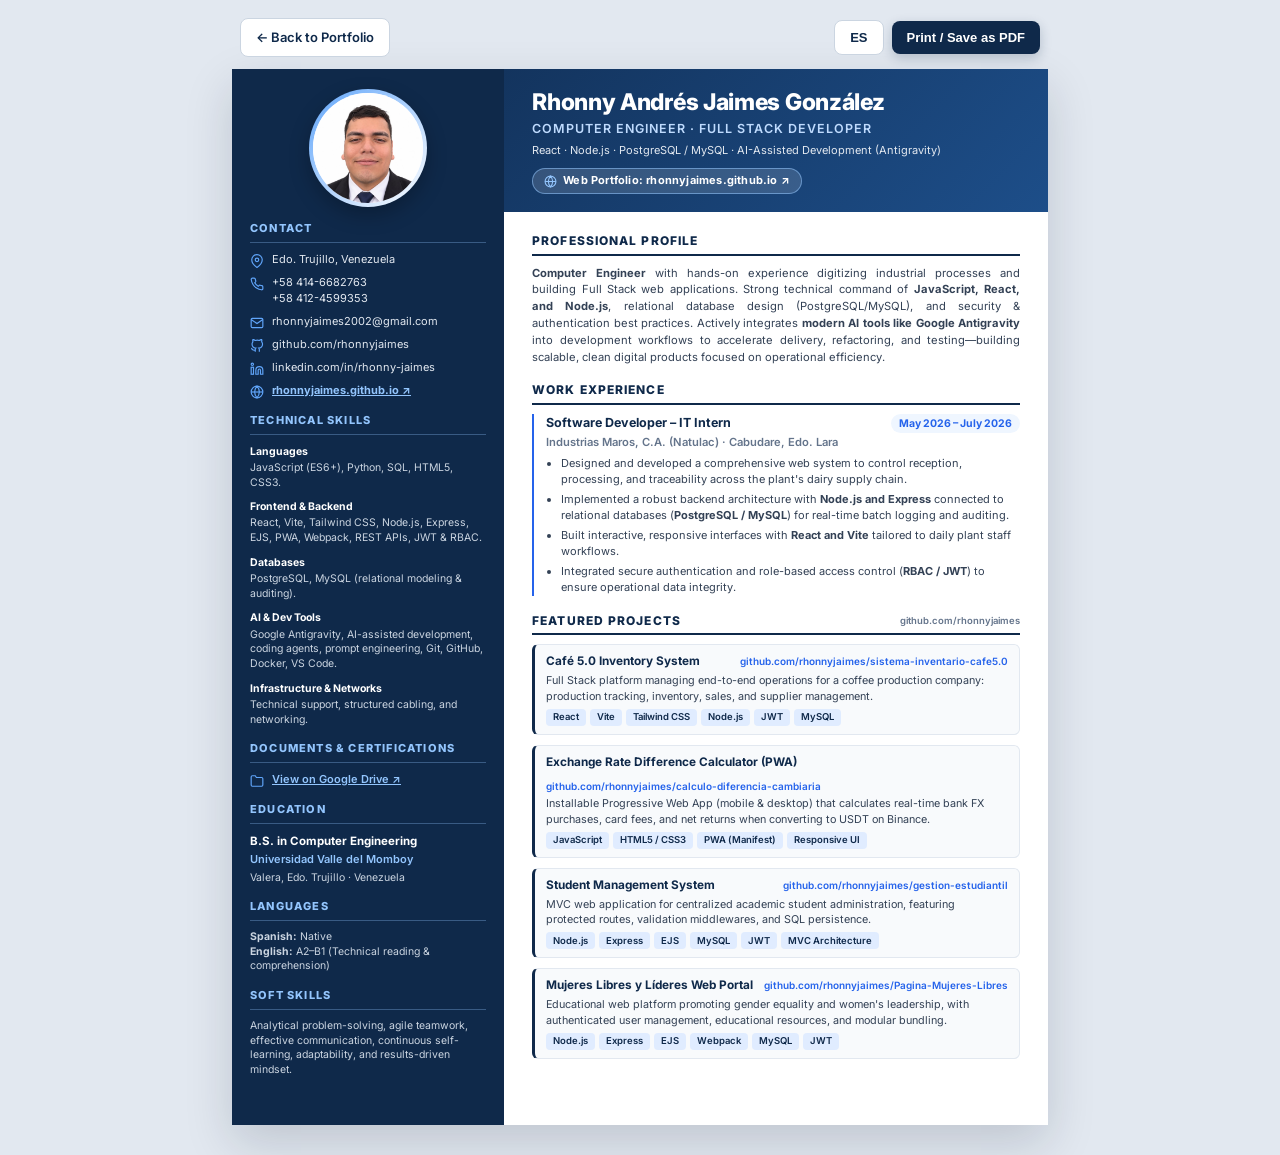
==== commit f1d25e4d: "Highlight portfolio link prominently in CV header and sidebar" ====
--- a/cv.html
+++ b/cv.html
@@ -241,7 +241,7 @@
     .header {
       background: linear-gradient(135deg, #13345e 0%, #1d4e89 100%);
       color: var(--white);
-      padding: 24px 28px 20px;
+      padding: 20px 28px 18px;
     }
 
     .header h1 {
@@ -252,7 +252,7 @@
     }
 
     .header .subtitle {
-      margin-top: 6px;
+      margin-top: 5px;
       font-size: 12.5px;
       font-weight: 600;
       letter-spacing: 1px;
@@ -261,9 +261,35 @@
     }
 
     .header .tagline {
-      margin-top: 6px;
+      margin-top: 5px;
       font-size: 11px;
       color: #e2e8f0;
+    }
+
+    .header-portfolio {
+      display: inline-flex;
+      align-items: center;
+      gap: 6px;
+      margin-top: 9px;
+      padding: 4px 11px;
+      border-radius: 99px;
+      background: rgba(255, 255, 255, 0.14);
+      border: 1px solid rgba(147, 197, 253, 0.55);
+      color: #ffffff;
+      font-size: 11px;
+      font-weight: 700;
+      text-decoration: none;
+      letter-spacing: 0.2px;
+    }
+
+    .header-portfolio:hover {
+      background: rgba(255, 255, 255, 0.24);
+    }
+
+    .header-portfolio svg {
+      width: 13px;
+      height: 13px;
+      color: #93c5fd;
     }
 
     .content {
@@ -583,7 +609,7 @@
           </li>
           <li>
             <svg viewBox="0 0 24 24" fill="none" stroke="currentColor" stroke-width="2"><circle cx="12" cy="12" r="10"/><line x1="2" y1="12" x2="22" y2="12"/><path d="M12 2a15.3 15.3 0 0 1 4 10 15.3 15.3 0 0 1-4 10 15.3 15.3 0 0 1-4-10 15.3 15.3 0 0 1 4-10z"/></svg>
-            <a href="https://rhonnyjaimes.github.io/" target="_blank">rhonnyjaimes.github.io</a>
+            <a href="https://rhonnyjaimes.github.io/" target="_blank" style="color: #93c5fd; font-weight: 700; text-decoration: underline;">rhonnyjaimes.github.io ↗</a>
           </li>
         </ul>
       </section>
@@ -653,6 +679,10 @@
         <h1>Rhonny Andrés Jaimes González</h1>
         <div class="subtitle" data-i18n="header.subtitle">Computer Engineer · Full Stack Developer</div>
         <div class="tagline" data-i18n="header.tagline">React · Node.js · PostgreSQL / MySQL · AI-Assisted Development (Antigravity)</div>
+        <a href="https://rhonnyjaimes.github.io/" target="_blank" class="header-portfolio">
+          <svg viewBox="0 0 24 24" fill="none" stroke="currentColor" stroke-width="2"><circle cx="12" cy="12" r="10"/><line x1="2" y1="12" x2="22" y2="12"/><path d="M12 2a15.3 15.3 0 0 1 4 10 15.3 15.3 0 0 1-4 10 15.3 15.3 0 0 1-4-10 15.3 15.3 0 0 1 4-10z"/></svg>
+          <span data-i18n="header.portfolio">Web Portfolio: rhonnyjaimes.github.io ↗</span>
+        </a>
       </header>
 
       <div class="content">
@@ -786,6 +816,7 @@
         'side.softText': 'Analytical problem-solving, agile teamwork, effective communication, continuous self-learning, adaptability, and results-driven mindset.',
         'header.subtitle': 'Computer Engineer · Full Stack Developer',
         'header.tagline': 'React · Node.js · PostgreSQL / MySQL · AI-Assisted Development (Antigravity)',
+        'header.portfolio': 'Web Portfolio: rhonnyjaimes.github.io ↗',
         'main.profileTitle': 'Professional Profile',
         'main.profileText': '<strong>Computer Engineer</strong> with hands-on experience digitizing industrial processes and building Full Stack web applications. Strong technical command of <strong>JavaScript, React, and Node.js</strong>, relational database design (PostgreSQL/MySQL), and security &amp; authentication best practices. Actively integrates <strong>modern AI tools like Google Antigravity</strong> into development workflows to accelerate delivery, refactoring, and testing—building scalable, clean digital products focused on operational efficiency.',
         'main.expTitle': 'Work Experience',
@@ -829,6 +860,7 @@
         'side.softText': 'Resolución analítica de problemas, trabajo en equipo ágil, comunicación efectiva, aprendizaje autónomo continuo, adaptabilidad y orientación a resultados.',
         'header.subtitle': 'Ingeniero en Computación · Desarrollador Full Stack',
         'header.tagline': 'React · Node.js · PostgreSQL / MySQL · Desarrollo Asistido por IA (Antigravity)',
+        'header.portfolio': 'Portafolio Web: rhonnyjaimes.github.io ↗',
         'main.profileTitle': 'Perfil Profesional',
         'main.profileText': '<strong>Ingeniero en Computación</strong> con experiencia práctica en la digitalización de procesos industriales y el desarrollo web Full Stack. Cuento con sólido dominio técnico en <strong>JavaScript, React y Node.js</strong>, diseño de bases de datos relacionales (PostgreSQL/MySQL) y buenas prácticas de seguridad y autenticación. Integro activamente <strong>herramientas modernas de Inteligencia Artificial como Google Antigravity</strong> en mis flujos de trabajo para acelerar el desarrollo, refactorización y pruebas de software, entregando productos digitales escalables, limpios y orientados a optimizar la eficiencia operativa.',
         'main.expTitle': 'Experiencia Laboral',
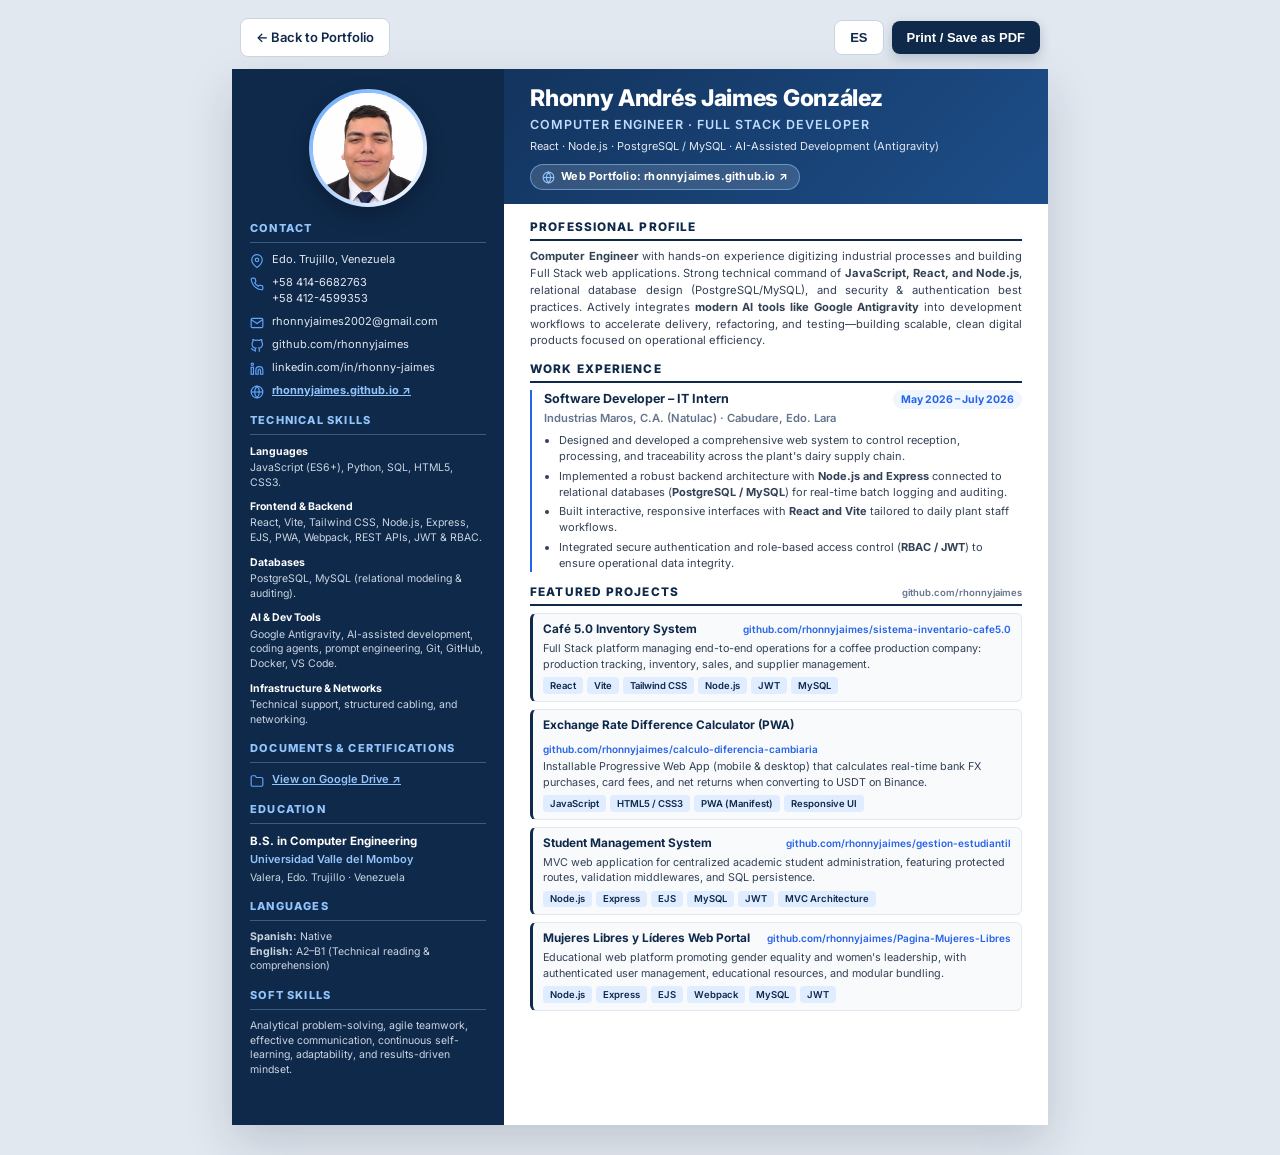
==== commit 8fa49351: "Tighten CV vertical spacing so Spanish PDF fits with clean bottom margin" ====
--- a/cv.html
+++ b/cv.html
@@ -241,7 +241,7 @@
     .header {
       background: linear-gradient(135deg, #13345e 0%, #1d4e89 100%);
       color: var(--white);
-      padding: 20px 28px 18px;
+      padding: 16px 26px 14px;
     }
 
     .header h1 {
@@ -293,22 +293,22 @@
     }
 
     .content {
-      padding: 20px 28px 22px;
+      padding: 15px 26px 16px;
       display: flex;
       flex-direction: column;
-      gap: 16px;
+      gap: 12px;
       flex: 1;
     }
 
     .section-title {
-      font-size: 12px;
+      font-size: 11.8px;
       font-weight: 800;
       letter-spacing: 1.1px;
       text-transform: uppercase;
       color: var(--navy);
       border-bottom: 2px solid var(--navy);
-      padding-bottom: 4px;
-      margin-bottom: 9px;
+      padding-bottom: 3px;
+      margin-bottom: 7px;
       display: flex;
       align-items: center;
       justify-content: space-between;
@@ -374,11 +374,11 @@
     .projects-grid {
       display: flex;
       flex-direction: column;
-      gap: 10px;
+      gap: 7px;
     }
 
     .project-item {
-      padding: 8px 11px;
+      padding: 7px 10px;
       background: var(--bg-light);
       border: 1px solid var(--border);
       border-left: 3px solid var(--navy);
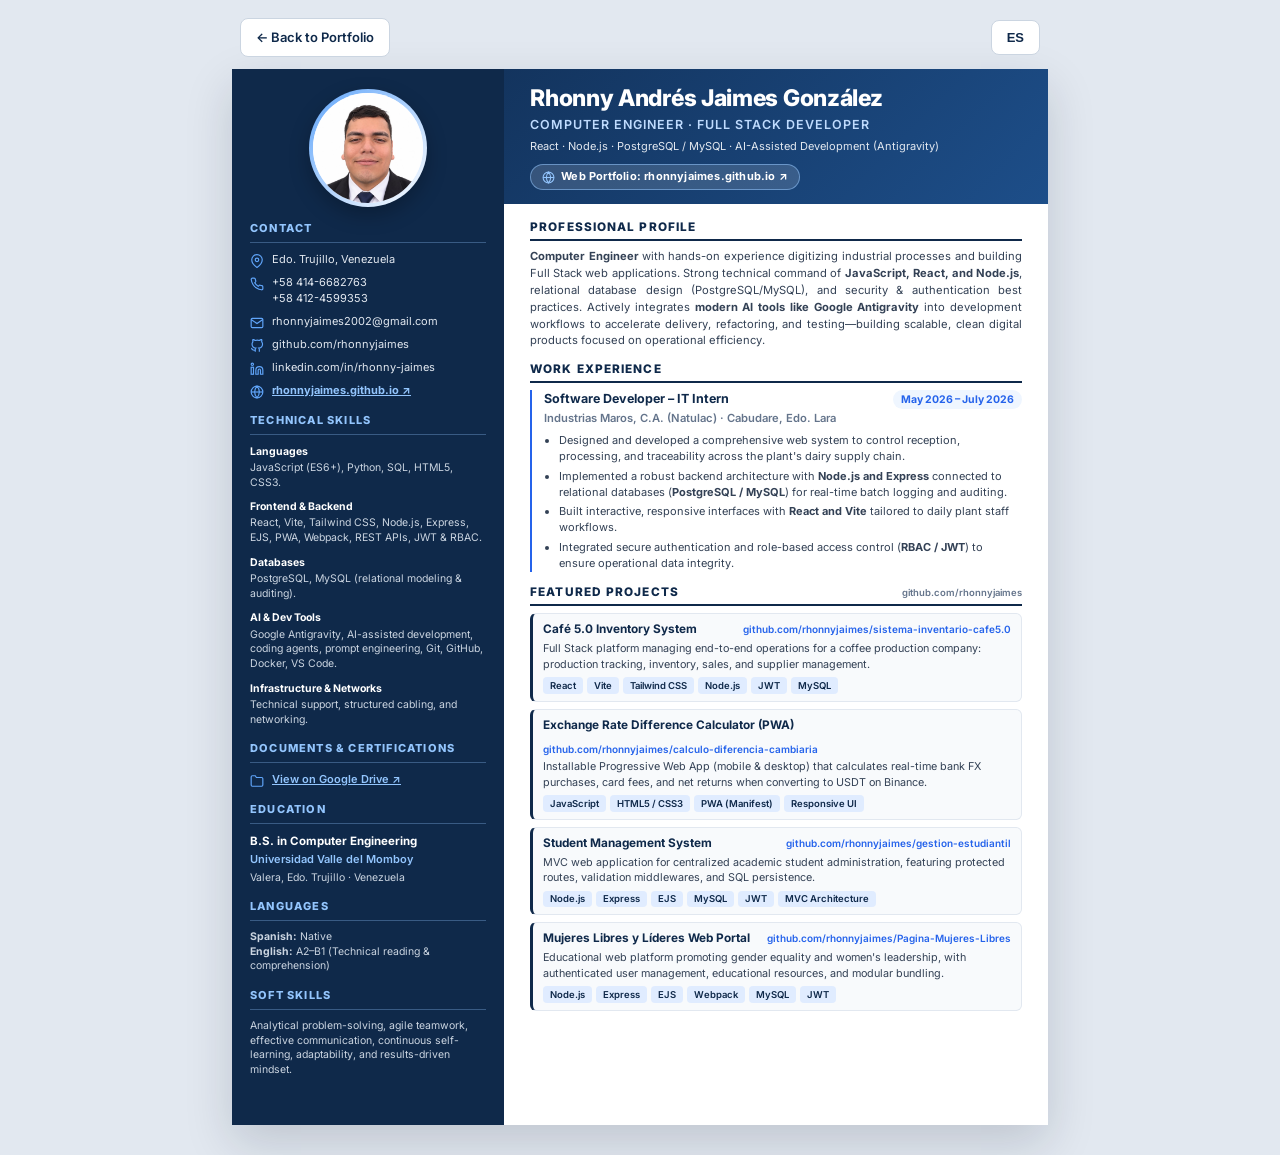
==== commit 5e92091f: "Remove Print / Save as PDF button from CV toolbar" ====
--- a/cv.html
+++ b/cv.html
@@ -569,9 +569,6 @@
     </div>
     <div class="toolbar-right">
       <button id="cvLangToggle" class="btn btn-lang" title="Cambiar a Español">ES</button>
-      <button onclick="window.print()" class="btn btn-print" data-i18n="toolbar.print">
-        Print / Save as PDF
-      </button>
     </div>
   </div>
 
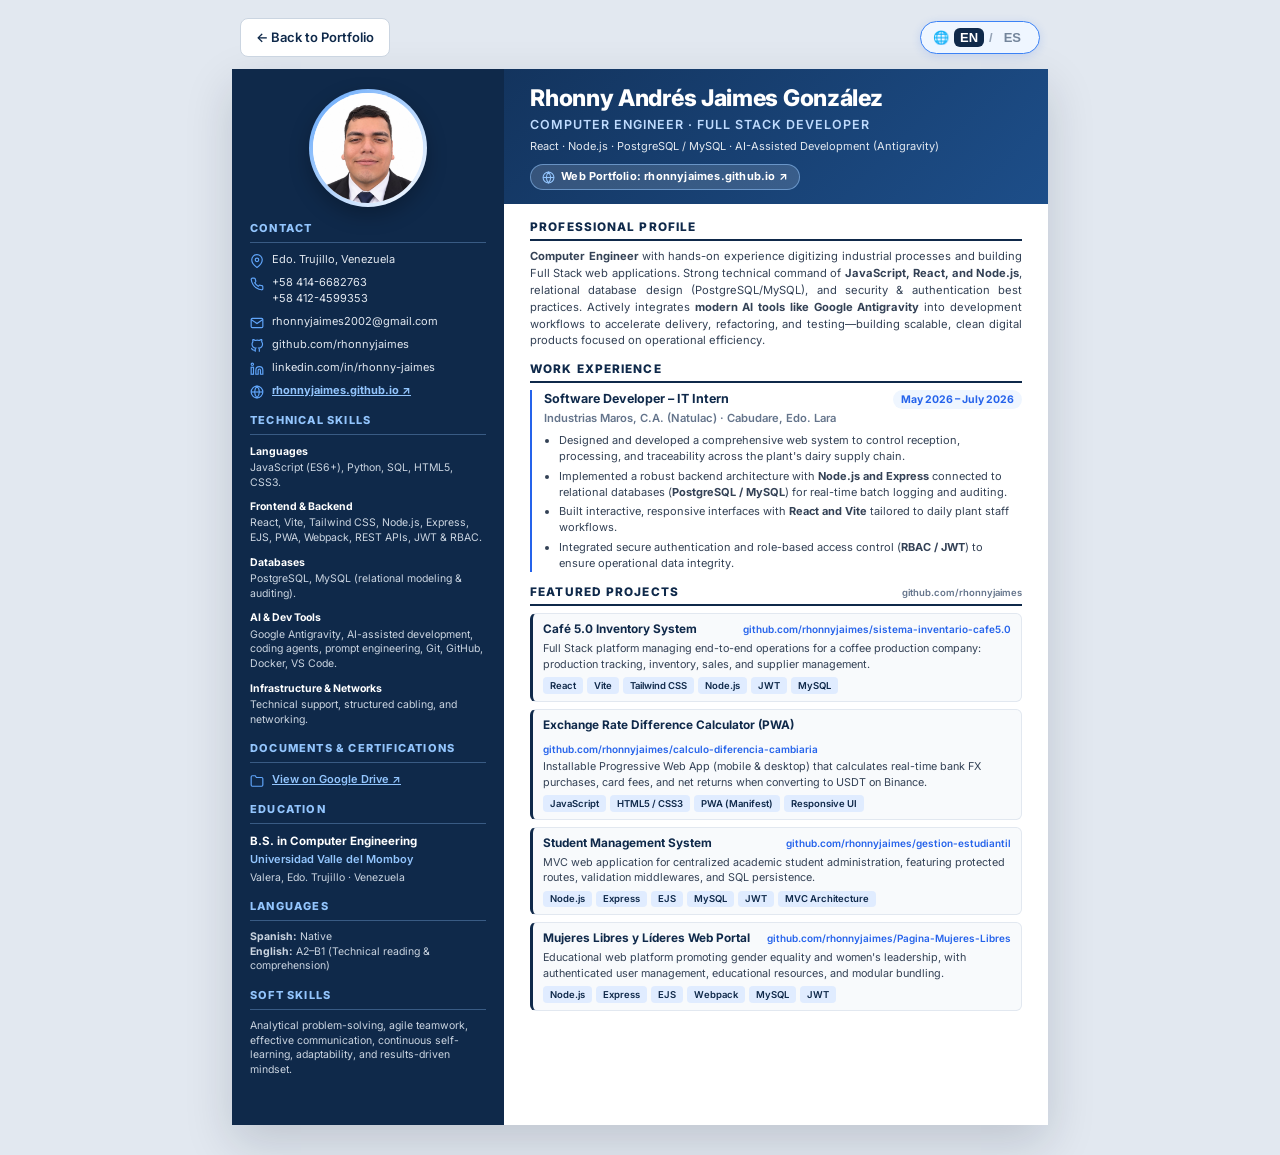
==== commit 9397c3af: "Make EN / ES language switcher prominent in portfolio and CV" ====
--- a/cv.html
+++ b/cv.html
@@ -80,8 +80,30 @@
     }
 
     .btn-lang {
-      min-width: 44px;
+      background: #eff6ff;
+      color: var(--navy);
+      border: 1.5px solid #3b82f6;
+      border-radius: 999px;
+      padding: 6px 12px;
       font-weight: 700;
+      gap: 5px;
+      box-shadow: 0 2px 10px rgba(37, 99, 235, 0.16);
+    }
+
+    .btn-lang:hover {
+      background: #dbeafe;
+    }
+
+    .cv-lang-opt {
+      opacity: 0.55;
+      padding: 2px 6px;
+      border-radius: 6px;
+    }
+
+    .cv-lang-opt.active {
+      opacity: 1;
+      background: var(--navy);
+      color: #ffffff;
     }
 
     .btn-print {
@@ -292,6 +314,10 @@
       color: #93c5fd;
     }
 
+    .mobile-photo-wrap {
+      display: none;
+    }
+
     .content {
       padding: 15px 26px 16px;
       display: flex;
@@ -469,19 +495,25 @@
 
     /* Mobile / Tablet Responsive */
     @media screen and (max-width: 820px) {
-      body {
+      html, body {
+        max-width: 100%;
+        overflow-x: hidden;
         background: #f1f5f9;
       }
       .toolbar {
         max-width: 100%;
+        width: 100%;
         margin: 0;
-        padding: 12px 14px;
+        padding: 10px 14px;
         background: #ffffff;
         border-bottom: 1px solid var(--border);
         position: sticky;
         top: 0;
         z-index: 20;
-        flex-wrap: wrap;
+        flex-wrap: nowrap;
+      }
+      .toolbar-right {
+        width: auto;
       }
       .btn {
         padding: 8px 12px;
@@ -489,32 +521,53 @@
       }
       .cv-page {
         width: 100%;
+        max-width: 100%;
         min-height: auto;
         margin: 0;
         box-shadow: none;
-        grid-template-columns: 1fr;
+        grid-template-columns: minmax(0, 1fr);
       }
       .main {
         order: -1;
+        min-width: 0;
+      }
+      .sidebar {
+        min-width: 0;
+        padding: 24px 16px 32px;
+        gap: 18px;
+      }
+      .sidebar .photo-wrap {
+        display: none;
+      }
+      .mobile-photo-wrap {
+        display: flex;
+        justify-content: center;
+        margin-bottom: 12px;
+      }
+      .mobile-photo-wrap .photo-ring {
+        width: 104px;
+        height: 104px;
       }
       .header {
-        padding: 24px 18px 20px;
+        padding: 22px 16px 20px;
+        text-align: center;
       }
       .header h1 {
-        font-size: 22px;
+        font-size: 21px;
       }
       .header .subtitle {
-        font-size: 12px;
+        font-size: 11.5px;
       }
       .header .tagline {
-        font-size: 12px;
+        font-size: 11.5px;
+      }
+      .header-portfolio {
+        max-width: 100%;
+        font-size: 11.5px;
+        padding: 5px 12px;
       }
       .content {
-        padding: 20px 18px 24px;
-        gap: 20px;
-      }
-      .sidebar {
-        padding: 24px 18px 32px;
+        padding: 18px 16px 24px;
         gap: 18px;
       }
       .about-text {
@@ -536,28 +589,23 @@
       .edu-degree {
         font-size: 13.5px;
       }
+      .project-item {
+        padding: 12px;
+      }
+      .project-top {
+        flex-direction: column;
+        gap: 3px;
+      }
       .project-name {
         font-size: 13.5px;
       }
       .project-link {
         font-size: 11.5px;
+        word-break: break-all;
       }
       .tech-pill {
         font-size: 11px;
         padding: 3px 8px;
-      }
-    }
-
-    @media screen and (max-width: 460px) {
-      .toolbar {
-        gap: 8px;
-      }
-      .toolbar-right {
-        width: 100%;
-        justify-content: flex-end;
-      }
-      .btn-print {
-        flex: 1;
       }
     }
   </style>
@@ -568,7 +616,12 @@
       <a href="index.html" class="btn btn-back" data-i18n="toolbar.back">← Back to Portfolio</a>
     </div>
     <div class="toolbar-right">
-      <button id="cvLangToggle" class="btn btn-lang" title="Cambiar a Español">ES</button>
+      <button id="cvLangToggle" class="btn btn-lang" title="Cambiar idioma / Switch language">
+        <span>🌐</span>
+        <span class="cv-lang-opt active" data-lang="en">EN</span>
+        <span style="opacity: 0.4;">/</span>
+        <span class="cv-lang-opt" data-lang="es">ES</span>
+      </button>
     </div>
   </div>
 
@@ -673,6 +726,11 @@
     <!-- MAIN CONTENT -->
     <div class="main">
       <header class="header">
+        <div class="mobile-photo-wrap">
+          <div class="photo-ring">
+            <img src="assets/profile.jpg" alt="Rhonny Andrés Jaimes González" />
+          </div>
+        </div>
         <h1>Rhonny Andrés Jaimes González</h1>
         <div class="subtitle" data-i18n="header.subtitle">Computer Engineer · Full Stack Developer</div>
         <div class="tagline" data-i18n="header.tagline">React · Node.js · PostgreSQL / MySQL · AI-Assisted Development (Antigravity)</div>
@@ -904,7 +962,9 @@
       });
 
       if (cvLangBtn) {
-        cvLangBtn.textContent = lang === 'en' ? 'ES' : 'EN';
+        cvLangBtn.querySelectorAll('.cv-lang-opt').forEach((opt) => {
+          opt.classList.toggle('active', opt.dataset.lang === lang);
+        });
         cvLangBtn.title = lang === 'en' ? 'Cambiar a Español' : 'Switch to English';
       }
     }
